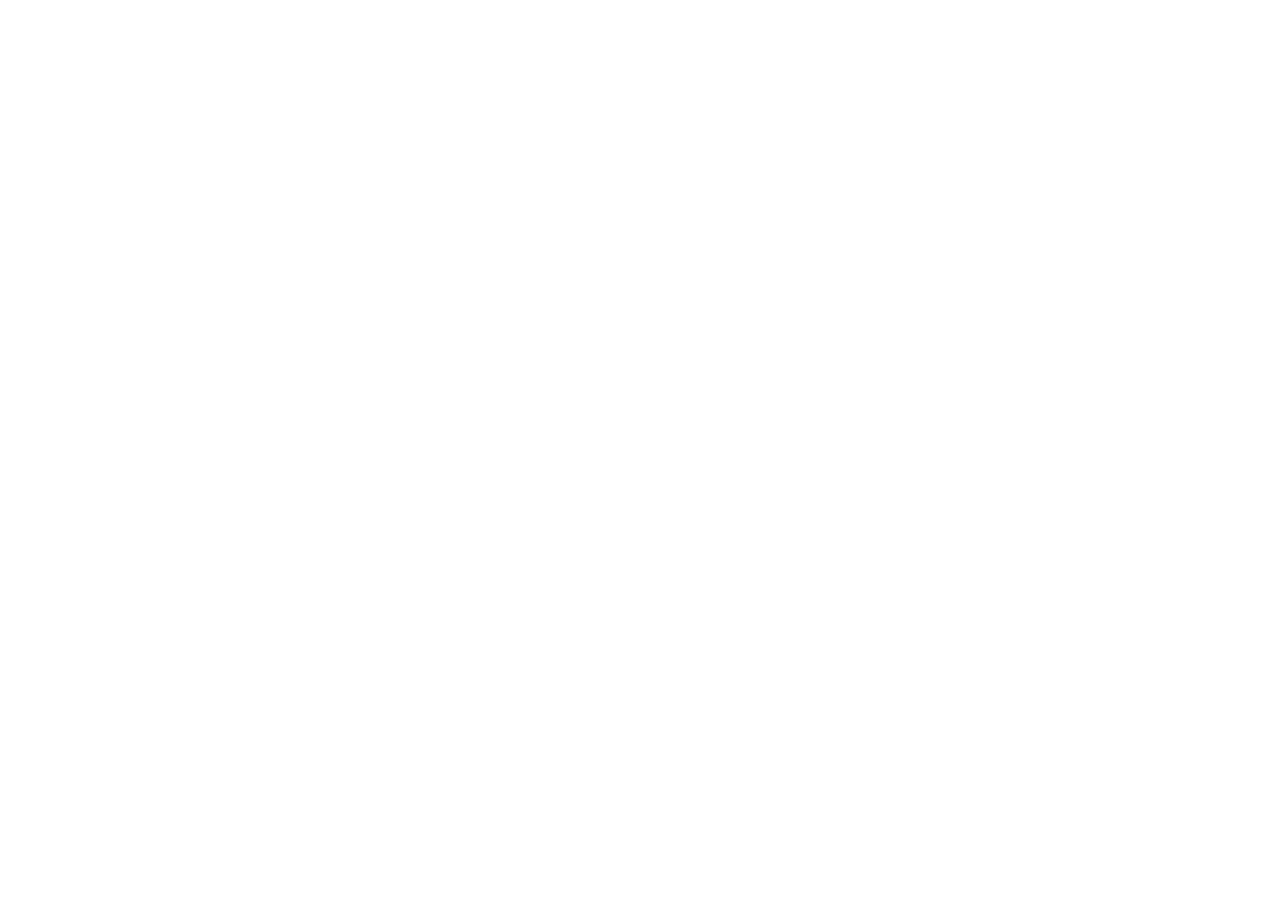
==== alienware/AlienwareM17.html @ bef98624 "Add files via upload" ====
<!DOCTYPE html>
<html lang="pt-br">
<head>
	<meta charset="UTF-8">
	<meta http-equiv="X-UA-Compatible" content="IE=edge">
	<meta name="viewport" content="width=device-width, initial-scale=1.0">
	<link rel="stylesheet" href="/styles/Alienware.css">
	<title>Alienware M17</title>
</head>
<body>

	
</body>
</html>
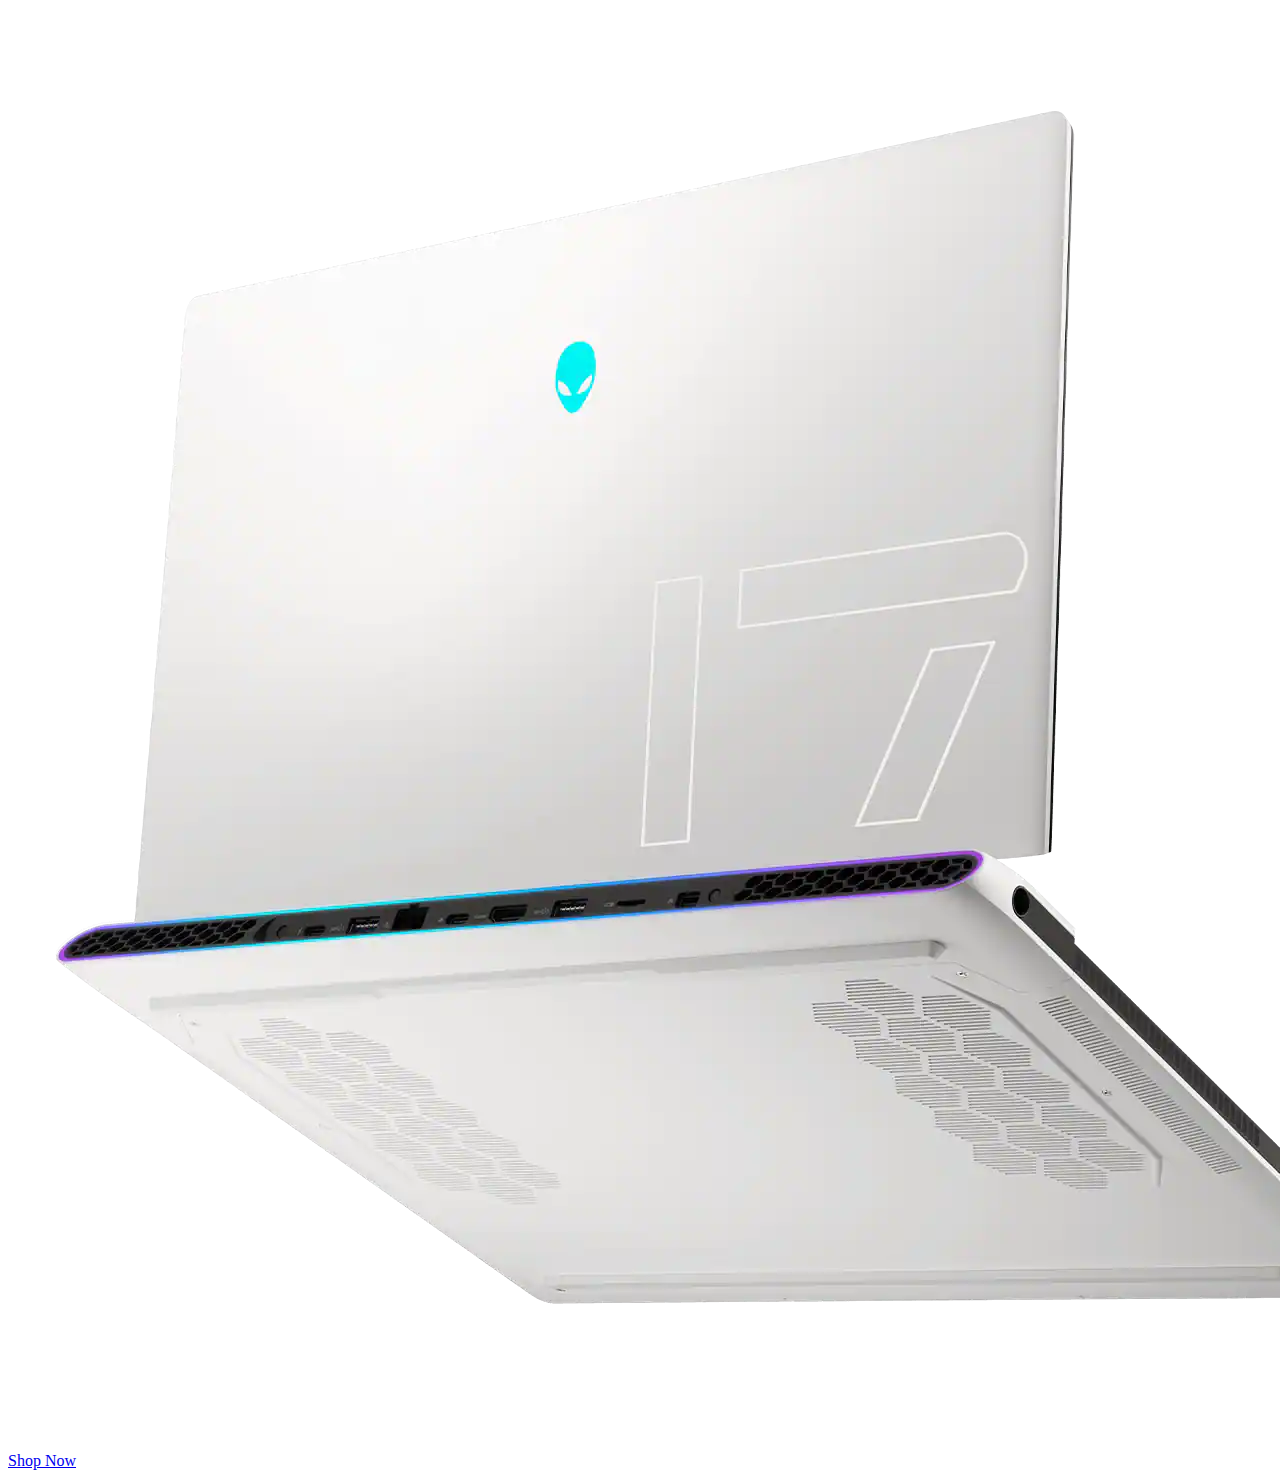
==== commit e5bc2dcc: "Add files via upload" ====
--- a/alienware/AlienwareM17.html
+++ b/alienware/AlienwareM17.html
@@ -9,6 +9,16 @@
 </head>
 <body>
 
+
+	<div class="primary-img">
+		<img src="img/notebooks/dell-gen-alienware-x17.webp" alt="Alienware M17">
+	</div>
+	<div class="BottonShopNow">
+		<a href="#"> Shop Now </a>
+	</div>
 	
+	
+
+
 </body>
 </html>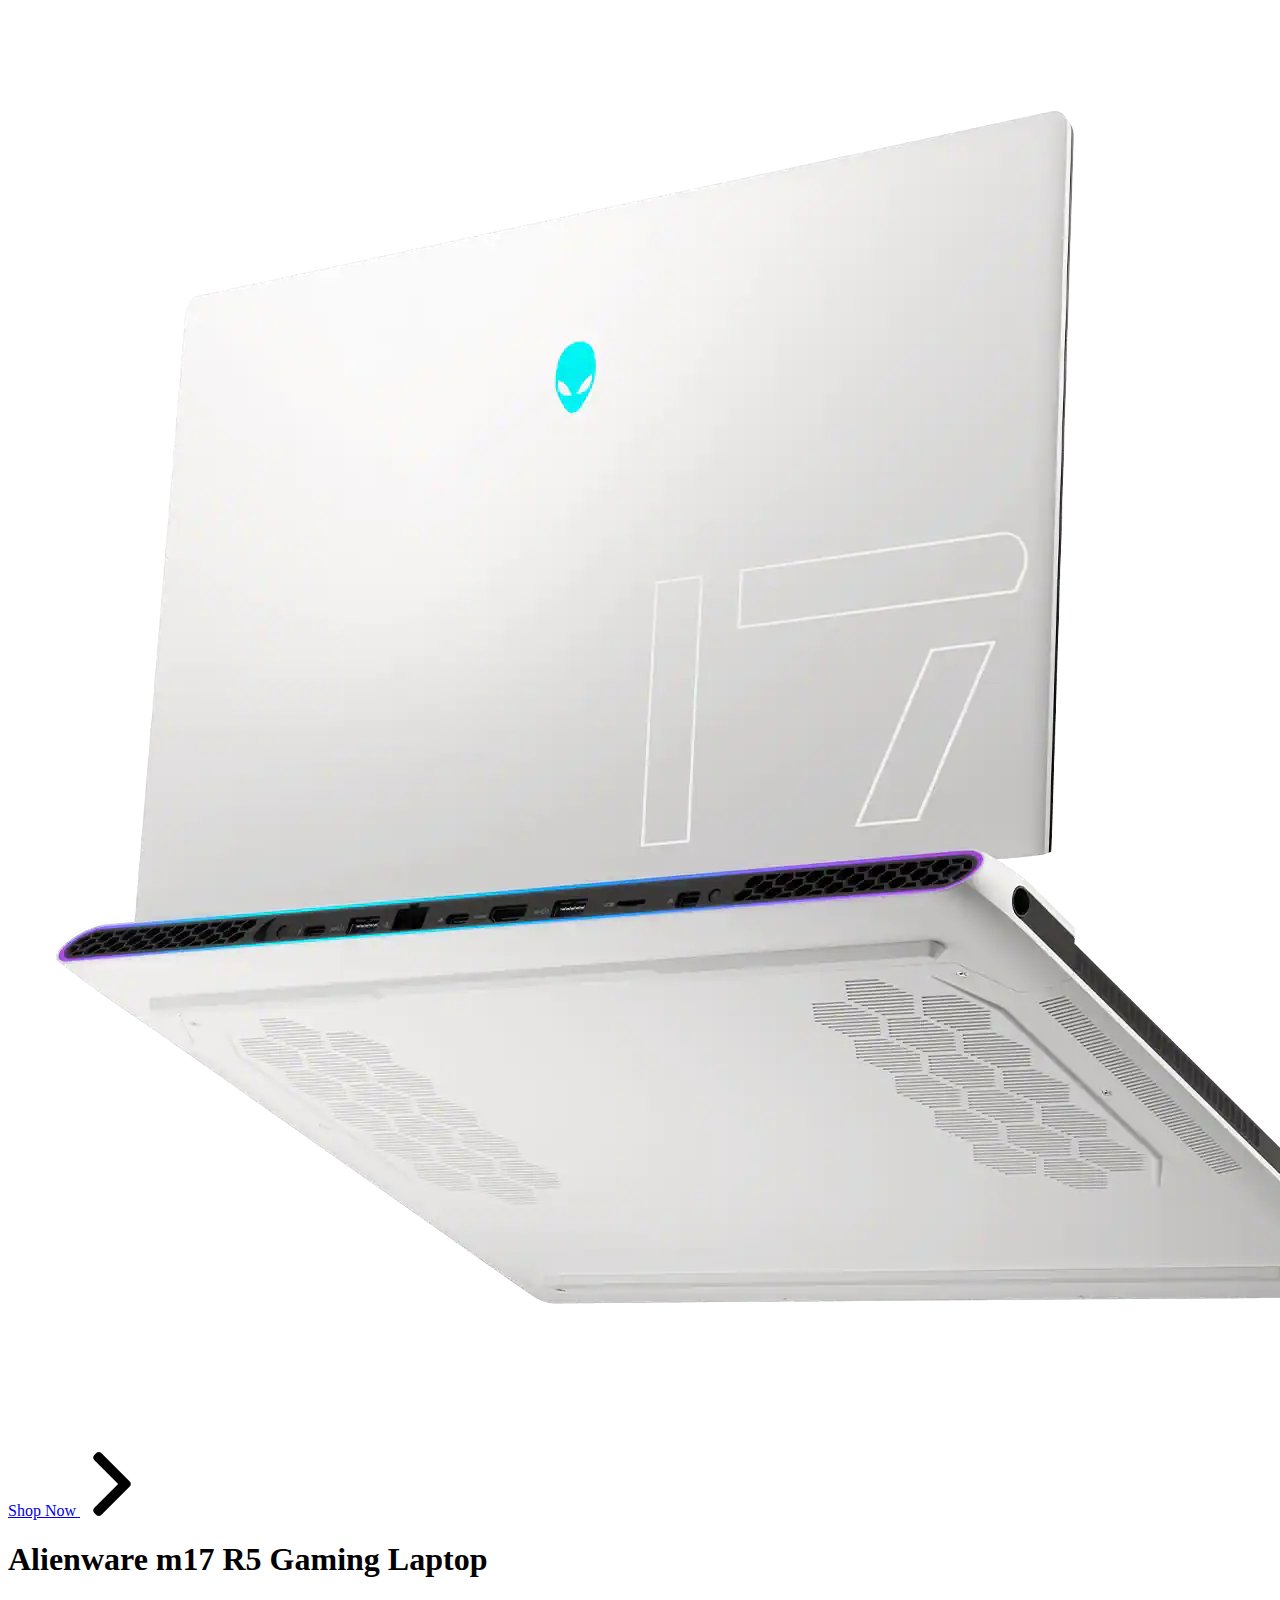
==== commit 21d44289: "Add files via upload" ====
--- a/alienware/AlienwareM17.html
+++ b/alienware/AlienwareM17.html
@@ -1,24 +1,33 @@
-<!DOCTYPE html>
-<html lang="pt-br">
-<head>
-	<meta charset="UTF-8">
-	<meta http-equiv="X-UA-Compatible" content="IE=edge">
-	<meta name="viewport" content="width=device-width, initial-scale=1.0">
-	<link rel="stylesheet" href="/styles/Alienware.css">
-	<title>Alienware M17</title>
-</head>
-<body>
-
-
-	<div class="primary-img">
-		<img src="img/notebooks/dell-gen-alienware-x17.webp" alt="Alienware M17">
-	</div>
-	<div class="BottonShopNow">
-		<a href="#"> Shop Now </a>
-	</div>
-	
-	
-
-
-</body>
+<!DOCTYPE html>
+<html lang="pt-br">
+<head>
+	<meta charset="UTF-8">
+	<meta http-equiv="X-UA-Compatible" content="IE=edge">
+	<meta name="viewport" content="width=device-width, initial-scale=1.0">
+	<link rel="stylesheet" href="/styles/Alienware.css">
+	<title>Alienware M17</title>
+</head>
+<body>
+
+
+	<div>
+		<div class="primary-img">
+			<img src="img/notebooks/dell-gen-alienware-x17.webp" alt="Alienware M17">
+		</div>
+		
+		<div class="BottonShopNow">
+			<a href="#"> Shop Now </a>
+			<img src="img/icons/seta-direita.png" alt="">
+		</div>
+	</div>
+
+
+	<div class="ApresentationsM17">
+		<h1>Alienware m17 R5 Gaming Laptop</h1>
+	</div>
+	
+	
+
+
+</body>
 </html>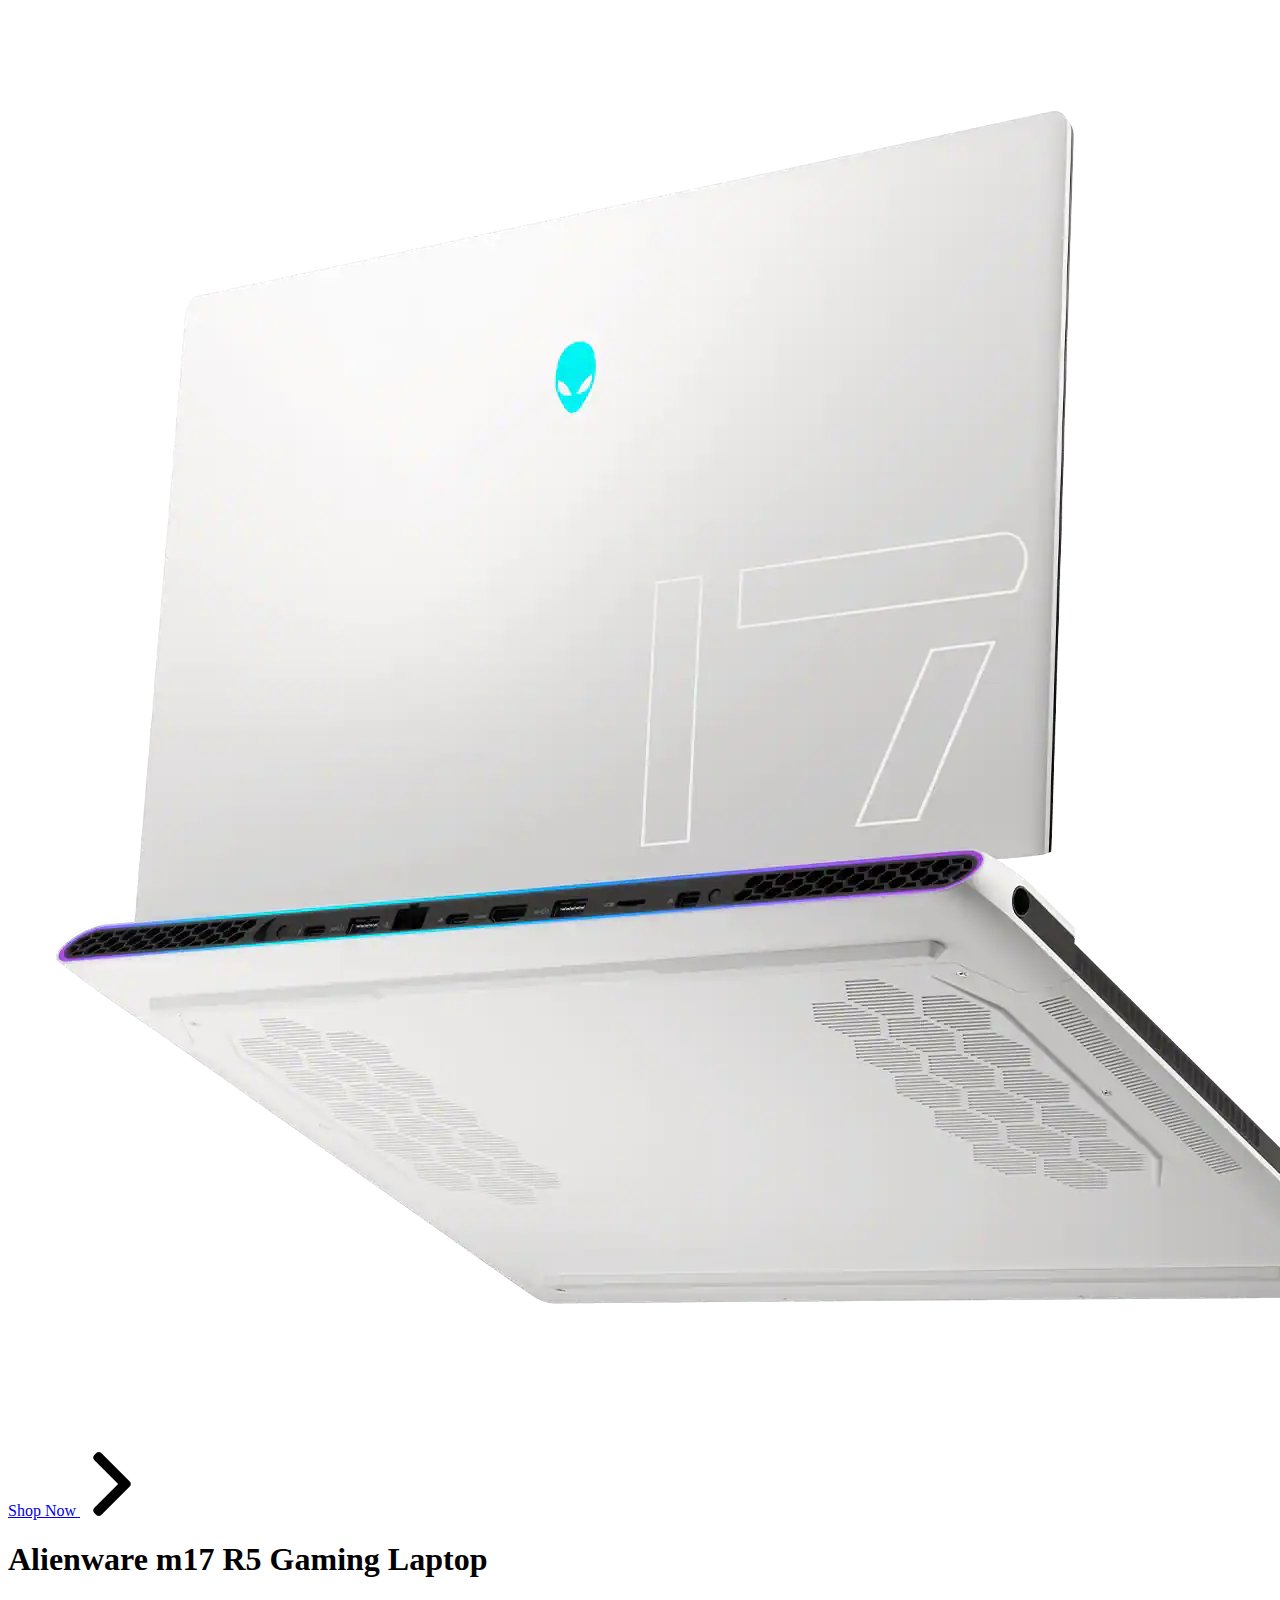
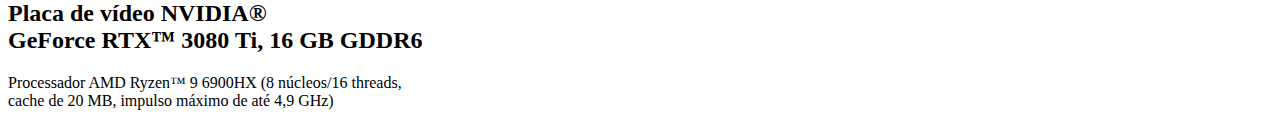
==== commit 902c77ec: "Add files via upload" ====
--- a/alienware/AlienwareM17.html
+++ b/alienware/AlienwareM17.html
@@ -21,13 +21,19 @@
 		</div>
 	</div>
 
+	<div>
 
-	<div class="ApresentationsM17">
-		<h1>Alienware m17 R5 Gaming Laptop</h1>
+		<div class="ApresentationsM17">
+			<h1>Alienware m17 R5 Gaming Laptop</h1>
+		</div>
+		<div class="descricao">
+			<h2>Placa de vídeo NVIDIA® <br> GeForce RTX™ 3080 Ti, 16 GB GDDR6</h2>
+			<p>Processador
+				AMD Ryzen™ 9 6900HX (8 núcleos/16 threads,<br> cache de 20 MB, impulso máximo de até 4,9 GHz) </p>
+		</div>
+		
 	</div>
 	
-	
-
 
 </body>
 </html>